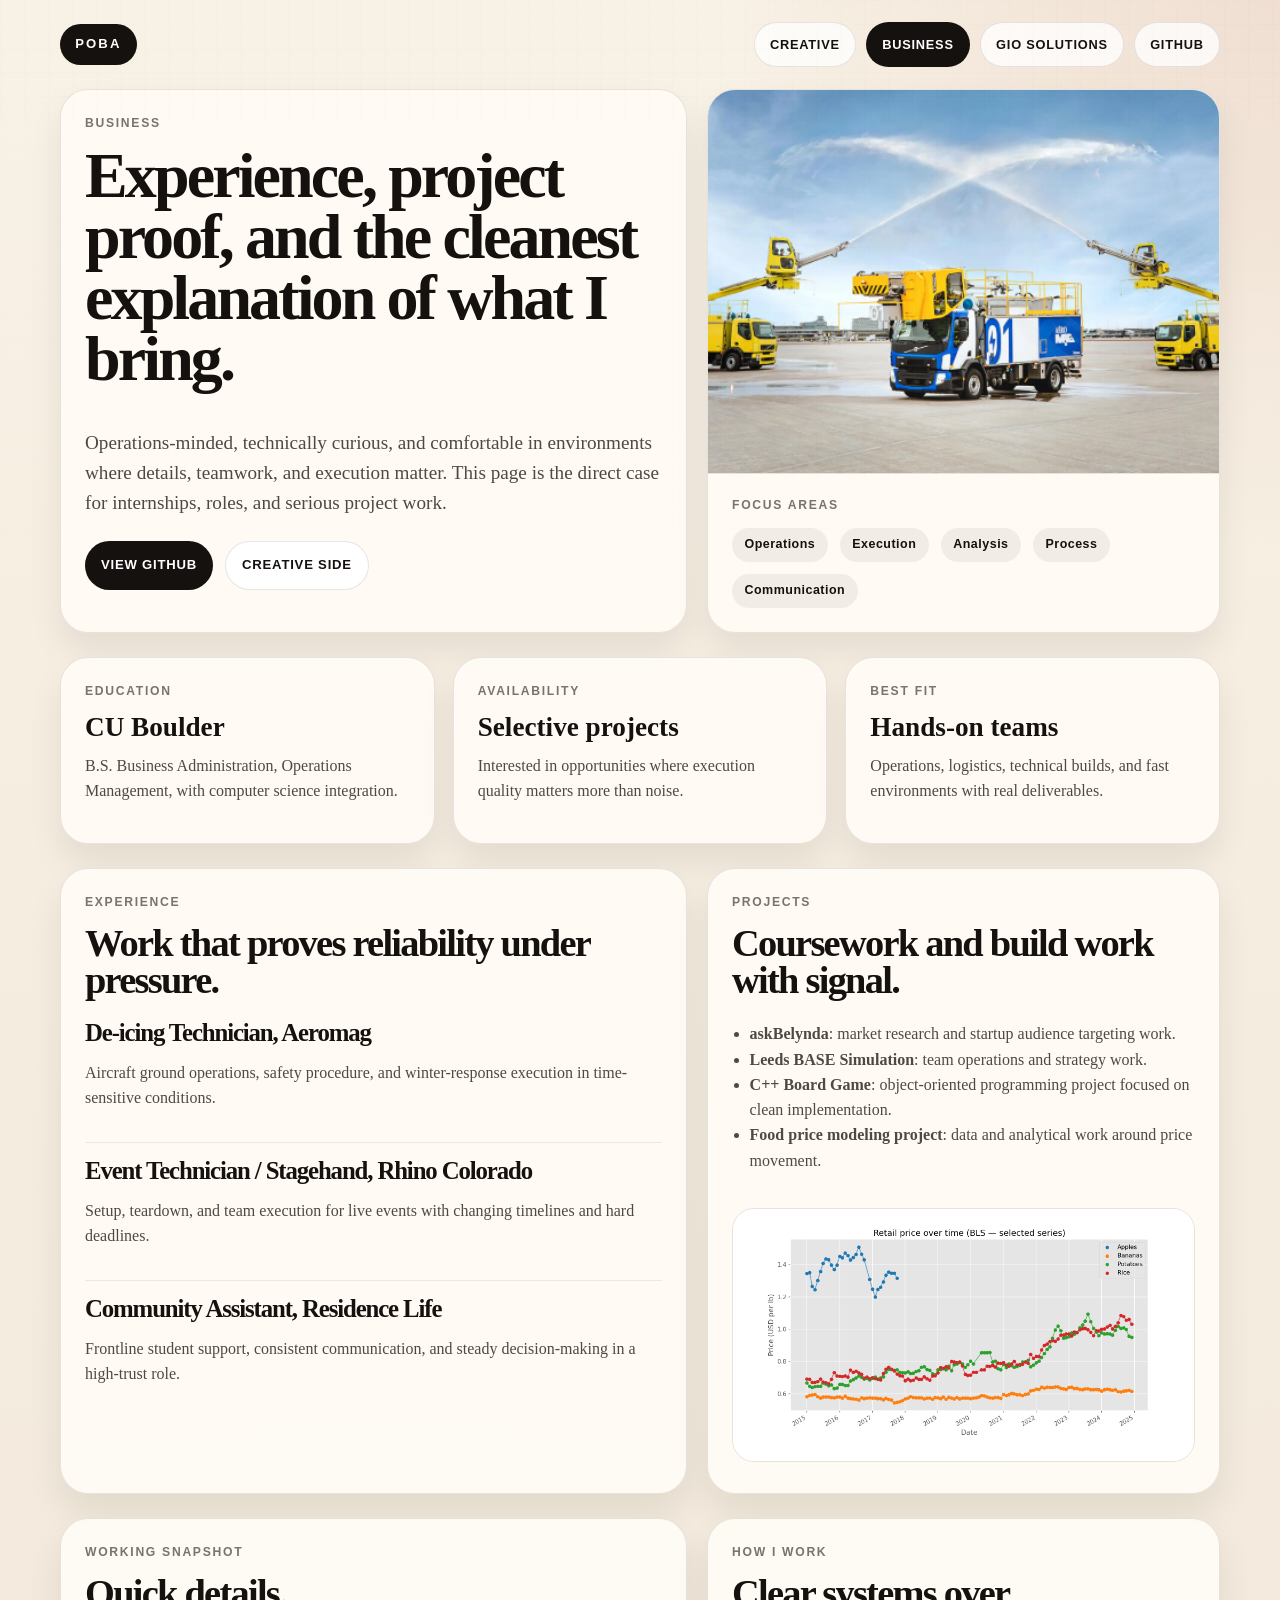
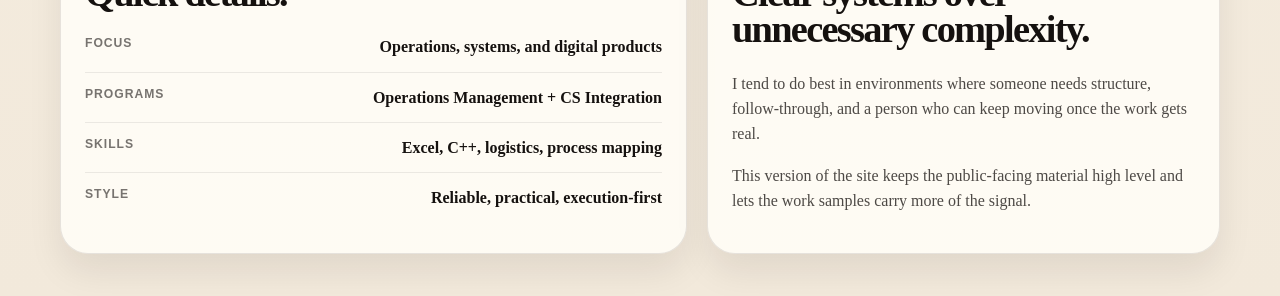
==== business/index.html @ c8655b2d "Refactor navigation links for responsive design and enhance mobile visibility" ====
<!DOCTYPE html>
<html lang="en">

<head>
    <meta charset="utf-8">
    <meta name="viewport" content="width=device-width, initial-scale=1">
    <title>Business | Giovanni Palazzolo</title>
    <meta name="description" content="Operations-minded builder with business, project, and technical experience from Giovanni Palazzolo.">
    <meta property="og:type" content="website">
    <meta property="og:site_name" content="Giovanni Palazzolo Portfolio">
    <meta property="og:title" content="Business | Giovanni Palazzolo">
    <meta property="og:description" content="Operations-minded builder with business, project, and technical experience from Giovanni Palazzolo.">
    <meta property="og:url" content="https://giovannimp.com/business/">
    <meta property="og:image" content="https://giovannimp.com/Assets/headshot.jpg">
    <meta property="og:image:alt" content="Headshot of Giovanni Palazzolo.">
    <meta name="twitter:card" content="summary">
    <meta name="twitter:title" content="Business | Giovanni Palazzolo">
    <meta name="twitter:description" content="Operations-minded builder with business, project, and technical experience from Giovanni Palazzolo.">
    <meta name="twitter:image" content="https://giovannimp.com/Assets/headshot.jpg">
    <link rel="stylesheet" href="style.css">
</head>

<body class="business-page">
    <header class="page-header">
        <a class="brand" href="../index.html">poba</a>
        <nav class="page-nav" aria-label="Primary">
            <a href="../creative/">Creative</a>
            <a href="../business/" aria-current="page">Business</a>
            <a href="../gio-solutions/"><span class="nav-label-full">Gio Solutions</span><span class="nav-label-mobile">Solutions</span></a>
            <a href="https://github.com/PobaG" target="_blank" rel="noreferrer">GitHub</a>
        </nav>
    </header>

    <main class="page-main">
        <section class="hero-grid">
            <div class="hero-copy">
                <p class="eyebrow">Business</p>
                <h1>Experience, project proof, and the cleanest explanation of what I bring.</h1>
                <p class="lead">Operations-minded, technically curious, and comfortable in environments where details,
                    teamwork, and execution matter. This page is the direct case for internships, roles, and serious
                    project work.</p>
                <div class="action-row">
                    <a class="button" href="https://github.com/PobaG" target="_blank" rel="noreferrer">View GitHub</a>
                    <a class="button button-secondary" href="../creative/">Creative Side</a>
                </div>
            </div>

            <aside class="summary-card">
                <img src="../Assets/deicingtruck.png" alt="Aircraft de-icing truck connected to Giovanni's work experience.">
                <div class="summary-copy">
                    <p class="card-label">Focus areas</p>
                    <div class="chip-row">
                        <span>Operations</span>
                        <span>Execution</span>
                        <span>Analysis</span>
                        <span>Process</span>
                        <span>Communication</span>
                    </div>
                </div>
            </aside>
        </section>

        <section class="stats-grid">
            <article class="stat-card">
                <p class="card-label">Education</p>
                <strong>CU Boulder</strong>
                <p>B.S. Business Administration, Operations Management, with computer science integration.</p>
            </article>
            <article class="stat-card">
                <p class="card-label">Availability</p>
                <strong>Selective projects</strong>
                <p>Interested in opportunities where execution quality matters more than noise.</p>
            </article>
            <article class="stat-card">
                <p class="card-label">Best fit</p>
                <strong>Hands-on teams</strong>
                <p>Operations, logistics, technical builds, and fast environments with real deliverables.</p>
            </article>
        </section>

        <section class="two-column">
            <div class="panel-card">
                <p class="eyebrow">Experience</p>
                <h2>Work that proves reliability under pressure.</h2>
                <div class="experience-list">
                    <article>
                        <h3>De-icing Technician, Aeromag</h3>
                        <p>Aircraft ground operations, safety procedure, and winter-response execution in time-sensitive conditions.</p>
                    </article>
                    <article>
                        <h3>Event Technician / Stagehand, Rhino Colorado</h3>
                        <p>Setup, teardown, and team execution for live events with changing timelines and hard deadlines.</p>
                    </article>
                    <article>
                        <h3>Community Assistant, Residence Life</h3>
                        <p>Frontline student support, consistent communication, and steady decision-making in a high-trust role.</p>
                    </article>
                </div>
            </div>

            <div class="panel-card">
                <p class="eyebrow">Projects</p>
                <h2>Coursework and build work with signal.</h2>
                <ul>
                    <li><strong>askBelynda</strong>: market research and startup audience targeting work.</li>
                    <li><strong>Leeds BASE Simulation</strong>: team operations and strategy work.</li>
                    <li><strong>C++ Board Game</strong>: object-oriented programming project focused on clean implementation.</li>
                    <li><strong>Food price modeling project</strong>: data and analytical work around price movement.</li>
                </ul>
                <img class="project-graphic" src="../Assets/bls_prices_plot.png" alt="Chart from a data-focused project.">
            </div>
        </section>

        <section class="resume-panel">
            <div class="panel-card">
                <p class="eyebrow">Working Snapshot</p>
                <h2>Quick details.</h2>
                <div class="details-list">
                    <div><span>Focus</span><strong>Operations, systems, and digital products</strong></div>
                    <div><span>Programs</span><strong>Operations Management + CS Integration</strong></div>
                    <div><span>Skills</span><strong>Excel, C++, logistics, process mapping</strong></div>
                    <div><span>Style</span><strong>Reliable, practical, execution-first</strong></div>
                </div>
            </div>
            <div class="panel-card">
                <p class="eyebrow">How I Work</p>
                <h2>Clear systems over unnecessary complexity.</h2>
                <p>I tend to do best in environments where someone needs structure, follow-through, and a person who
                    can keep moving once the work gets real.</p>
                <p>This version of the site keeps the public-facing material high level and lets the work samples carry
                    more of the signal.</p>
            </div>
        </section>
    </main>
</body>

</html>
---- business/style.css ----
* {
    box-sizing: border-box;
}

:root {
    --font-body: "Iowan Old Style", "Palatino Linotype", "Book Antiqua", Palatino, Georgia, serif;
    --font-display: Baskerville, "Iowan Old Style", "Palatino Linotype", "Book Antiqua", serif;
    --font-ui: "Trebuchet MS", "Lucida Sans Unicode", "Lucida Grande", sans-serif;
    --text: #15110f;
    --muted: rgba(21, 17, 15, 0.76);
    --surface: rgba(255, 252, 246, 0.92);
    --border: rgba(21, 17, 15, 0.1);
}

body {
    margin: 0;
    min-height: 100vh;
    color: var(--text);
    font-family: var(--font-body);
    line-height: 1.58;
    background:
        radial-gradient(circle at top right, rgba(176, 89, 67, 0.12), transparent 24%),
        linear-gradient(180deg, #f8f1e5, #f2e9db);
}

body::before {
    content: "";
    position: fixed;
    inset: 0;
    pointer-events: none;
    background-image:
        linear-gradient(rgba(21, 17, 15, 0.04) 1px, transparent 1px),
        linear-gradient(90deg, rgba(21, 17, 15, 0.04) 1px, transparent 1px);
    background-size: 24px 24px;
    mask-image: linear-gradient(180deg, rgba(0, 0, 0, 0.18), transparent 82%);
}

a {
    color: inherit;
    text-decoration: none;
}

.page-header,
.page-main {
    width: min(1160px, calc(100% - 36px));
    margin: 0 auto;
}

.page-header {
    display: flex;
    align-items: center;
    justify-content: space-between;
    gap: 18px;
    padding: 22px 0;
}

.brand {
    display: inline-flex;
    align-items: center;
    justify-content: center;
    min-width: 58px;
    padding: 0.62rem 0.95rem;
    border-radius: 999px;
    background: #15110f;
    color: #fff;
    font-family: var(--font-ui);
    font-size: 0.82rem;
    font-weight: 800;
    letter-spacing: 0.16em;
    text-transform: uppercase;
}

.page-nav {
    display: flex;
    flex-wrap: wrap;
    gap: 10px;
}

.page-nav a {
    padding: 0.72rem 0.95rem;
    border: 1px solid var(--border);
    border-radius: 999px;
    background: rgba(255, 255, 255, 0.76);
    font-family: var(--font-ui);
    font-size: 0.8rem;
    font-weight: 700;
    letter-spacing: 0.06em;
    text-transform: uppercase;
}

.nav-label-mobile {
    display: none;
}

.page-nav a[aria-current="page"] {
    background: #15110f;
    color: #fff;
}

.page-main {
    display: grid;
    gap: 24px;
    padding-bottom: 42px;
}

.hero-grid,
.two-column,
.resume-panel {
    display: grid;
    grid-template-columns: minmax(0, 1.1fr) minmax(280px, 0.9fr);
    gap: 20px;
}

.hero-copy,
.summary-card,
.stat-card,
.panel-card {
    padding: 24px;
    border: 1px solid var(--border);
    border-radius: 28px;
    background: var(--surface);
    box-shadow: 0 18px 34px rgba(21, 17, 15, 0.08);
}

.eyebrow,
.card-label {
    margin: 0 0 0.8rem;
    font-family: var(--font-ui);
    font-size: 0.76rem;
    font-weight: 700;
    letter-spacing: 0.14em;
    text-transform: uppercase;
    color: rgba(21, 17, 15, 0.58);
}

h1,
h2,
h3 {
    margin: 0 0 0.6em;
    font-family: var(--font-display);
    font-weight: 700;
    line-height: 0.95;
    letter-spacing: -0.045em;
}

h1 {
    font-size: clamp(2.7rem, 5vw, 5.3rem);
}

h2 {
    font-size: clamp(2rem, 3vw, 3.1rem);
}

h3 {
    font-size: clamp(1.15rem, 2vw, 1.55rem);
}

p,
ul {
    margin: 0 0 1em;
    color: var(--muted);
}

ul {
    padding-left: 1.1em;
}

.lead {
    max-width: 36rem;
    font-size: clamp(1.05rem, 1.8vw, 1.2rem);
}

.action-row,
.chip-row {
    display: flex;
    flex-wrap: wrap;
    gap: 12px;
}

.action-row {
    margin-top: 1.4rem;
}

.button {
    display: inline-flex;
    align-items: center;
    justify-content: center;
    min-height: 3rem;
    padding: 0.8rem 1rem;
    border-radius: 999px;
    background: #15110f;
    color: #fff;
    font-family: var(--font-ui);
    font-size: 0.82rem;
    font-weight: 700;
    letter-spacing: 0.06em;
    text-transform: uppercase;
}

.button-secondary {
    background: #fff;
    color: #15110f;
    border: 1px solid var(--border);
}

.summary-card {
    display: grid;
    overflow: hidden;
    padding: 0;
}

.summary-card img {
    width: 100%;
    aspect-ratio: 4 / 3;
    object-fit: cover;
    border-bottom: 1px solid var(--border);
}

.summary-copy {
    padding: 22px 24px 24px;
}

.chip-row span {
    display: inline-flex;
    align-items: center;
    padding: 0.46rem 0.78rem;
    border-radius: 999px;
    background: rgba(21, 17, 15, 0.06);
    font-family: var(--font-ui);
    font-size: 0.78rem;
    font-weight: 700;
    letter-spacing: 0.04em;
}

.stats-grid {
    display: grid;
    grid-template-columns: repeat(3, minmax(0, 1fr));
    gap: 18px;
}

.stat-card strong {
    display: block;
    margin-bottom: 0.7rem;
    font-family: var(--font-display);
    font-size: 1.7rem;
    line-height: 1;
}

.experience-list {
    display: grid;
    gap: 16px;
}

.experience-list article + article {
    padding-top: 16px;
    border-top: 1px solid rgba(21, 17, 15, 0.08);
}

.project-graphic {
    width: 100%;
    margin-top: 1.2rem;
    border: 1px solid var(--border);
    border-radius: 22px;
}

.details-list {
    display: grid;
    gap: 12px;
}

.details-list div {
    display: flex;
    justify-content: space-between;
    gap: 14px;
    padding-top: 12px;
    border-top: 1px solid rgba(21, 17, 15, 0.08);
}

.details-list div:first-child {
    padding-top: 0;
    border-top: 0;
}

.details-list span {
    font-family: var(--font-ui);
    font-size: 0.76rem;
    font-weight: 700;
    letter-spacing: 0.08em;
    text-transform: uppercase;
    color: rgba(21, 17, 15, 0.58);
}

.details-list strong {
    text-align: right;
}

.resume-frame {
    width: 100%;
    min-height: 620px;
    border: 1px solid var(--border);
    border-radius: 28px;
    background: #fff;
    box-shadow: 0 18px 34px rgba(21, 17, 15, 0.08);
}

@media (max-width: 920px) {
    .hero-grid,
    .two-column,
    .resume-panel,
    .stats-grid {
        grid-template-columns: 1fr;
    }
}

@media (max-width: 720px) {
    .page-header {
        width: auto;
        margin: 0;
        padding: 0;
    }

    .page-main {
        width: min(100%, calc(100% - 24px));
        padding-top: calc(92px + env(safe-area-inset-top, 0px));
        padding-bottom: calc(132px + env(safe-area-inset-bottom, 0px));
    }

    .brand {
        position: fixed;
        top: calc(env(safe-area-inset-top, 0px) + 10px);
        left: 12px;
        z-index: 31;
        min-width: 72px;
        padding: 0.78rem 0.72rem;
        text-align: center;
    }

    .page-nav {
        position: fixed;
        left: 12px;
        right: 12px;
        bottom: calc(env(safe-area-inset-bottom, 0px) + 10px);
        z-index: 30;
        display: grid;
        grid-template-columns: repeat(4, minmax(0, 1fr));
        width: auto;
        gap: 8px;
        padding: 10px;
        border: 1px solid var(--border);
        border-radius: 26px;
        background: rgba(255, 252, 246, 0.9);
        box-shadow:
            0 -14px 32px rgba(21, 17, 15, 0.12),
            0 18px 34px rgba(21, 17, 15, 0.14);
        backdrop-filter: blur(16px);
    }

    .page-nav a {
        min-width: 0;
        min-height: 100%;
        padding: 0.78rem 0.45rem;
        text-align: center;
        white-space: normal;
        line-height: 1.1;
        font-size: 0.74rem;
        letter-spacing: 0.04em;
    }

    .nav-label-full {
        display: none;
    }

    .nav-label-mobile {
        display: inline;
    }

    .action-row {
        flex-direction: column;
        align-items: stretch;
        width: 100%;
    }

    .resume-frame {
        min-height: 440px;
    }
}
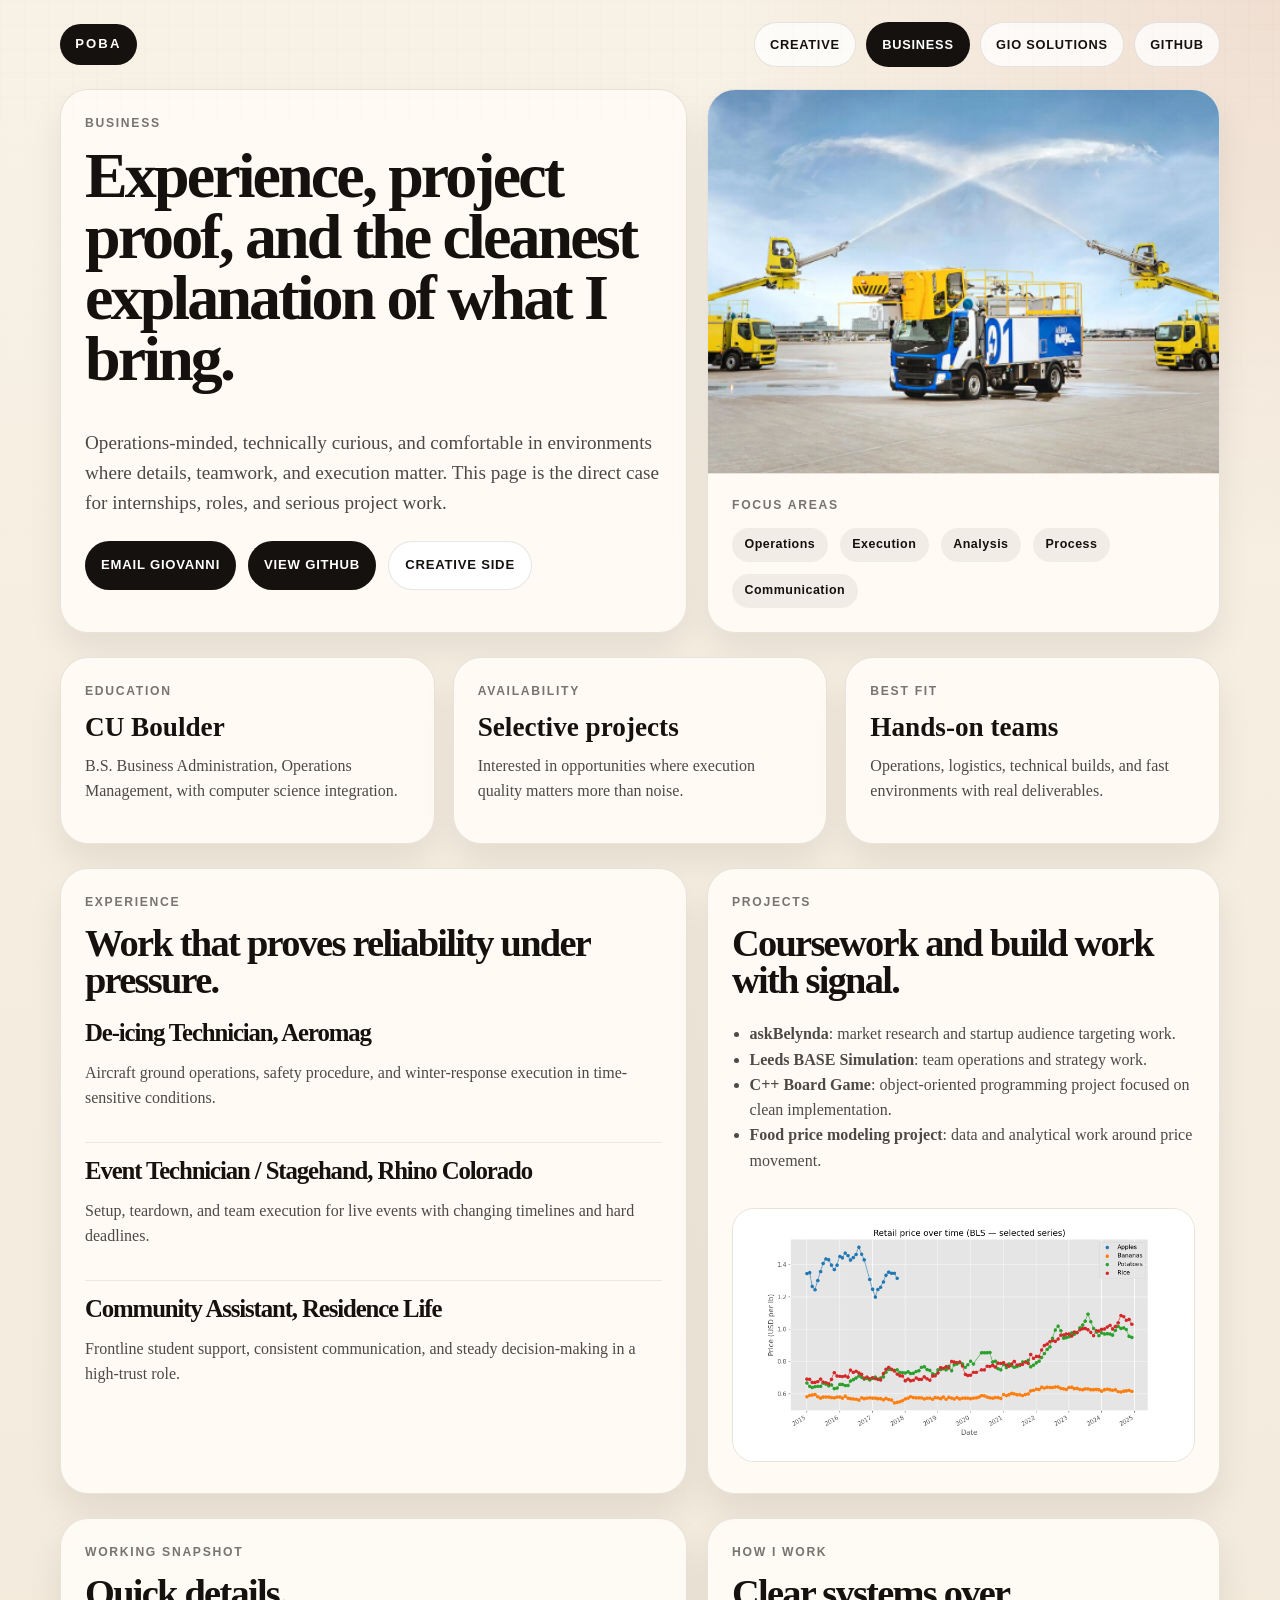
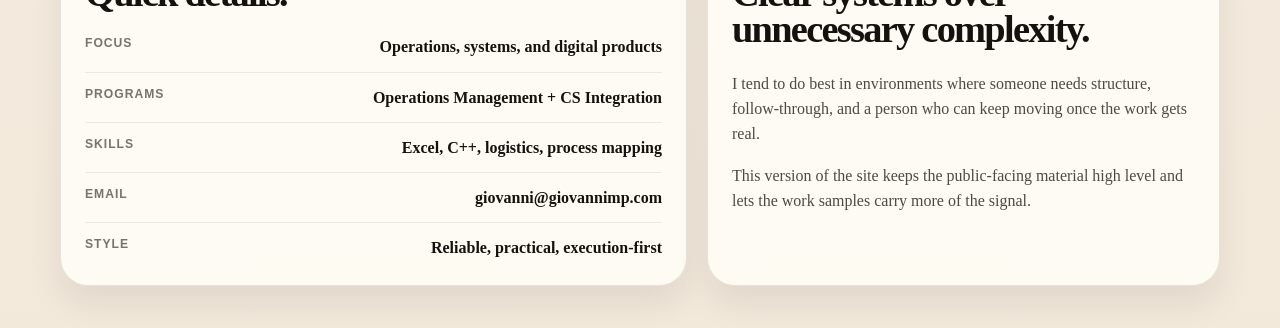
==== commit 1e9ecbc7: "Refactor code structure for improved readability and maintainability" ====
--- a/business/index.html
+++ b/business/index.html
@@ -1,28 +1,94 @@
 <!DOCTYPE html>
-<html lang="en">
+<html lang="en-US">
 
 <head>
     <meta charset="utf-8">
     <meta name="viewport" content="width=device-width, initial-scale=1">
-    <title>Business | Giovanni Palazzolo</title>
-    <meta name="description" content="Operations-minded builder with business, project, and technical experience from Giovanni Palazzolo.">
+    <title>Business Experience and Operations Portfolio | Giovanni Palazzolo</title>
+    <meta name="description" content="Operations-minded portfolio page for Giovanni Palazzolo featuring business experience, technical projects, logistics work, and execution-focused strengths.">
+    <meta name="author" content="Giovanni Palazzolo">
+    <meta name="robots" content="index, follow, max-image-preview:large">
+    <link rel="canonical" href="https://giovannimp.com/business/">
     <meta property="og:type" content="website">
+    <meta property="og:locale" content="en_US">
     <meta property="og:site_name" content="Giovanni Palazzolo Portfolio">
-    <meta property="og:title" content="Business | Giovanni Palazzolo">
-    <meta property="og:description" content="Operations-minded builder with business, project, and technical experience from Giovanni Palazzolo.">
+    <meta property="og:title" content="Business Experience and Operations Portfolio | Giovanni Palazzolo">
+    <meta property="og:description" content="Business experience, technical projects, logistics work, and execution-focused strengths from Giovanni Palazzolo.">
     <meta property="og:url" content="https://giovannimp.com/business/">
     <meta property="og:image" content="https://giovannimp.com/Assets/headshot.jpg">
     <meta property="og:image:alt" content="Headshot of Giovanni Palazzolo.">
-    <meta name="twitter:card" content="summary">
-    <meta name="twitter:title" content="Business | Giovanni Palazzolo">
-    <meta name="twitter:description" content="Operations-minded builder with business, project, and technical experience from Giovanni Palazzolo.">
+    <meta name="twitter:card" content="summary_large_image">
+    <meta name="twitter:title" content="Business Experience and Operations Portfolio | Giovanni Palazzolo">
+    <meta name="twitter:description" content="Business experience, technical projects, logistics work, and execution-focused strengths from Giovanni Palazzolo.">
     <meta name="twitter:image" content="https://giovannimp.com/Assets/headshot.jpg">
+    <meta name="twitter:image:alt" content="Headshot of Giovanni Palazzolo.">
+    <script type="application/ld+json">
+        {
+            "@context": "https://schema.org",
+            "@graph": [
+                {
+                    "@type": "WebSite",
+                    "@id": "https://giovannimp.com/#website",
+                    "url": "https://giovannimp.com/",
+                    "name": "Giovanni Palazzolo",
+                    "inLanguage": "en-US"
+                },
+                {
+                    "@type": "Person",
+                    "@id": "https://giovannimp.com/#person",
+                    "name": "Giovanni Palazzolo",
+                    "url": "https://giovannimp.com/",
+                    "image": "https://giovannimp.com/Assets/headshot.jpg",
+                    "email": "giovanni@giovannimp.com",
+                    "alumniOf": {
+                        "@type": "CollegeOrUniversity",
+                        "name": "University of Colorado Boulder"
+                    }
+                },
+                {
+                    "@type": "ProfilePage",
+                    "@id": "https://giovannimp.com/business/#webpage",
+                    "url": "https://giovannimp.com/business/",
+                    "name": "Business Experience and Operations Portfolio | Giovanni Palazzolo",
+                    "description": "Business experience, technical projects, logistics work, and execution-focused strengths from Giovanni Palazzolo.",
+                    "isPartOf": {
+                        "@id": "https://giovannimp.com/#website"
+                    },
+                    "about": {
+                        "@id": "https://giovannimp.com/#person"
+                    },
+                    "breadcrumb": {
+                        "@id": "https://giovannimp.com/business/#breadcrumb"
+                    },
+                    "inLanguage": "en-US"
+                },
+                {
+                    "@type": "BreadcrumbList",
+                    "@id": "https://giovannimp.com/business/#breadcrumb",
+                    "itemListElement": [
+                        {
+                            "@type": "ListItem",
+                            "position": 1,
+                            "name": "Home",
+                            "item": "https://giovannimp.com/"
+                        },
+                        {
+                            "@type": "ListItem",
+                            "position": 2,
+                            "name": "Business",
+                            "item": "https://giovannimp.com/business/"
+                        }
+                    ]
+                }
+            ]
+        }
+    </script>
     <link rel="stylesheet" href="style.css">
 </head>
 
 <body class="business-page">
     <header class="page-header">
-        <a class="brand" href="../index.html">poba</a>
+        <a class="brand" href="../">poba</a>
         <nav class="page-nav" aria-label="Primary">
             <a href="../creative/">Creative</a>
             <a href="../business/" aria-current="page">Business</a>
@@ -40,6 +106,7 @@
                     teamwork, and execution matter. This page is the direct case for internships, roles, and serious
                     project work.</p>
                 <div class="action-row">
+                    <a class="button" href="mailto:giovanni@giovannimp.com">Email Giovanni</a>
                     <a class="button" href="https://github.com/PobaG" target="_blank" rel="noreferrer">View GitHub</a>
                     <a class="button button-secondary" href="../creative/">Creative Side</a>
                 </div>
@@ -119,6 +186,7 @@
                     <div><span>Focus</span><strong>Operations, systems, and digital products</strong></div>
                     <div><span>Programs</span><strong>Operations Management + CS Integration</strong></div>
                     <div><span>Skills</span><strong>Excel, C++, logistics, process mapping</strong></div>
+                    <div><span>Email</span><strong><a href="mailto:giovanni@giovannimp.com">giovanni@giovannimp.com</a></strong></div>
                     <div><span>Style</span><strong>Reliable, practical, execution-first</strong></div>
                 </div>
             </div>
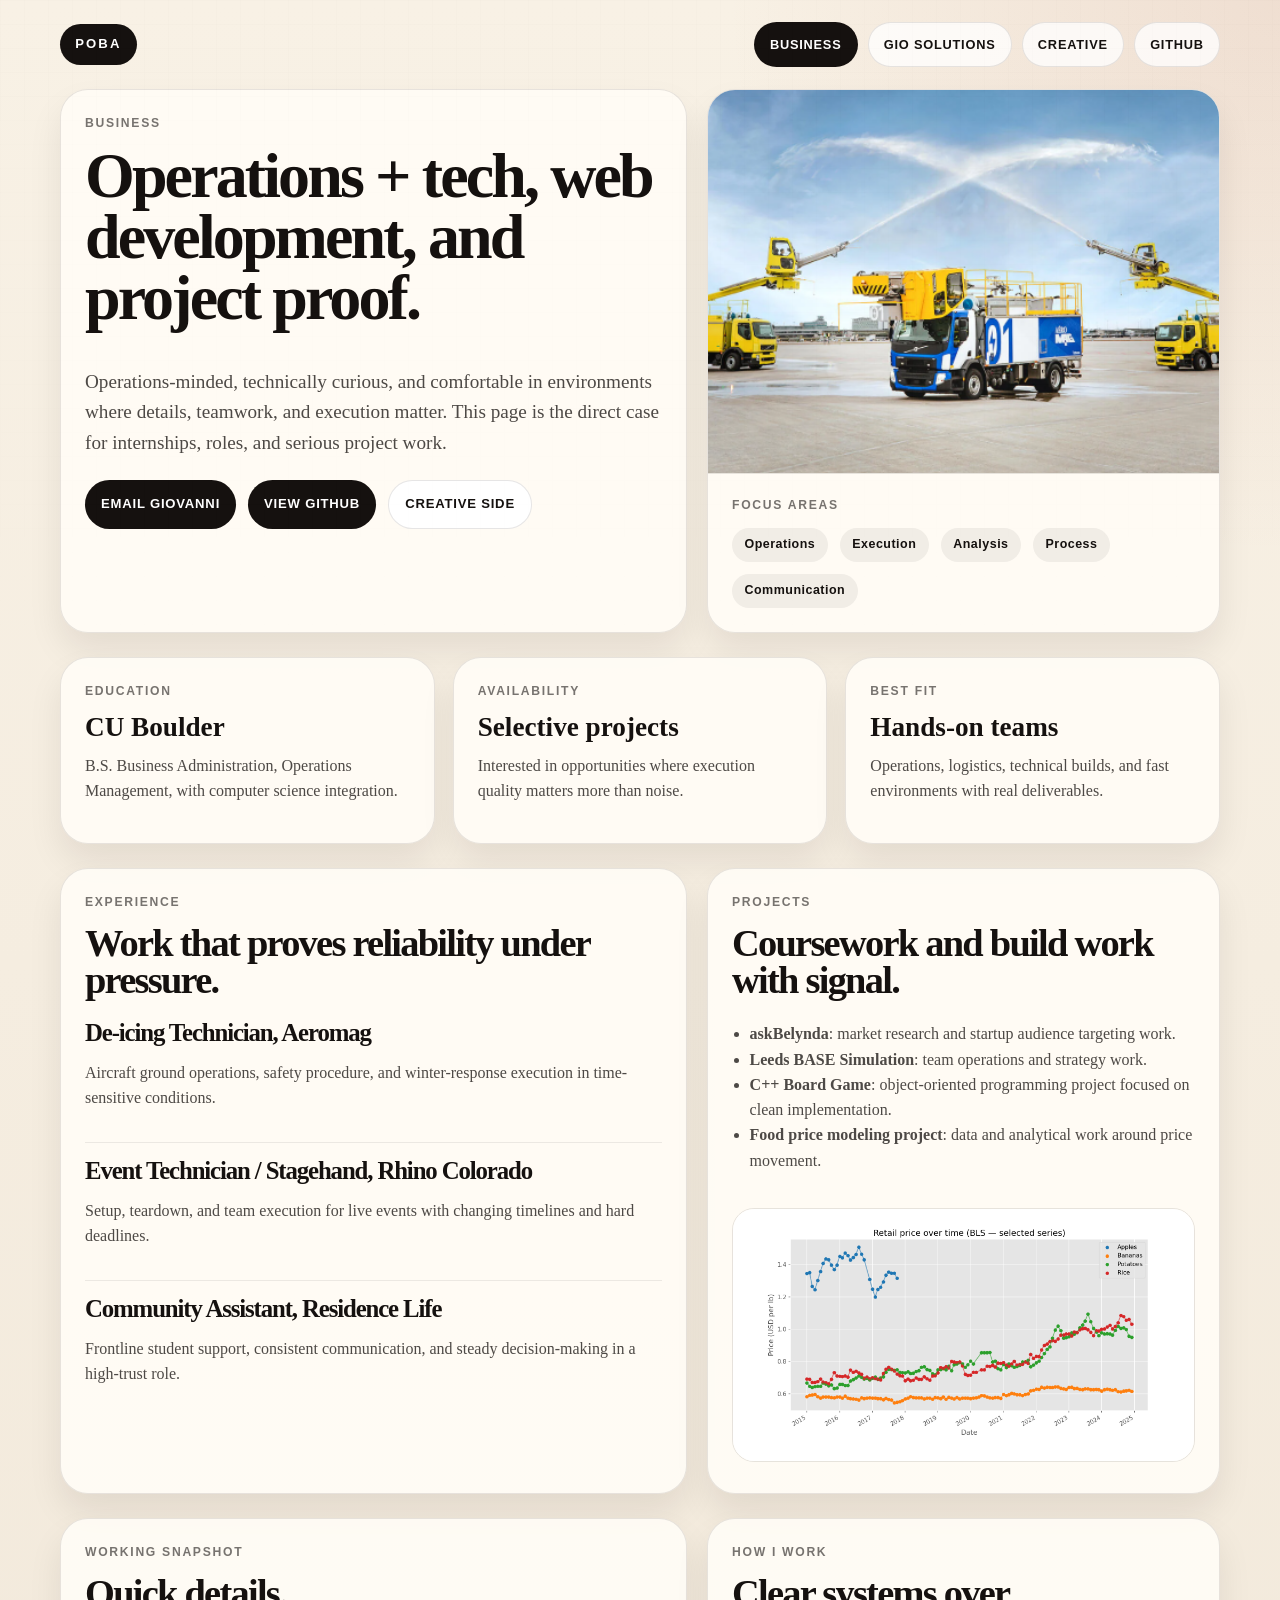
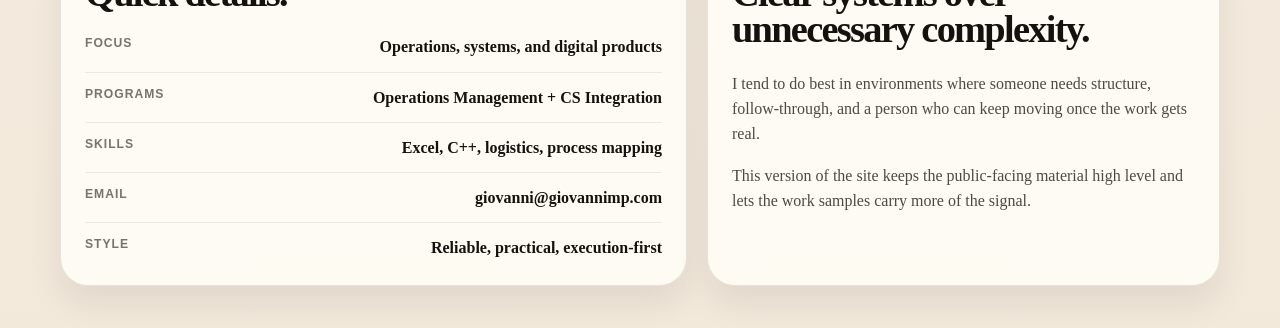
==== commit a9dc2ad7: "Enhance contact form functionality and improve SEO metadata across multiple pages" ====
--- a/business/index.html
+++ b/business/index.html
@@ -90,9 +90,9 @@
     <header class="page-header">
         <a class="brand" href="../">poba</a>
         <nav class="page-nav" aria-label="Primary">
-            <a href="../creative/">Creative</a>
             <a href="../business/" aria-current="page">Business</a>
             <a href="../gio-solutions/"><span class="nav-label-full">Gio Solutions</span><span class="nav-label-mobile">Solutions</span></a>
+            <a href="../creative/">Creative</a>
             <a href="https://github.com/PobaG" target="_blank" rel="noreferrer">GitHub</a>
         </nav>
     </header>
@@ -101,7 +101,7 @@
         <section class="hero-grid">
             <div class="hero-copy">
                 <p class="eyebrow">Business</p>
-                <h1>Experience, project proof, and the cleanest explanation of what I bring.</h1>
+                <h1>Operations + tech, web development, and project proof.</h1>
                 <p class="lead">Operations-minded, technically curious, and comfortable in environments where details,
                     teamwork, and execution matter. This page is the direct case for internships, roles, and serious
                     project work.</p>
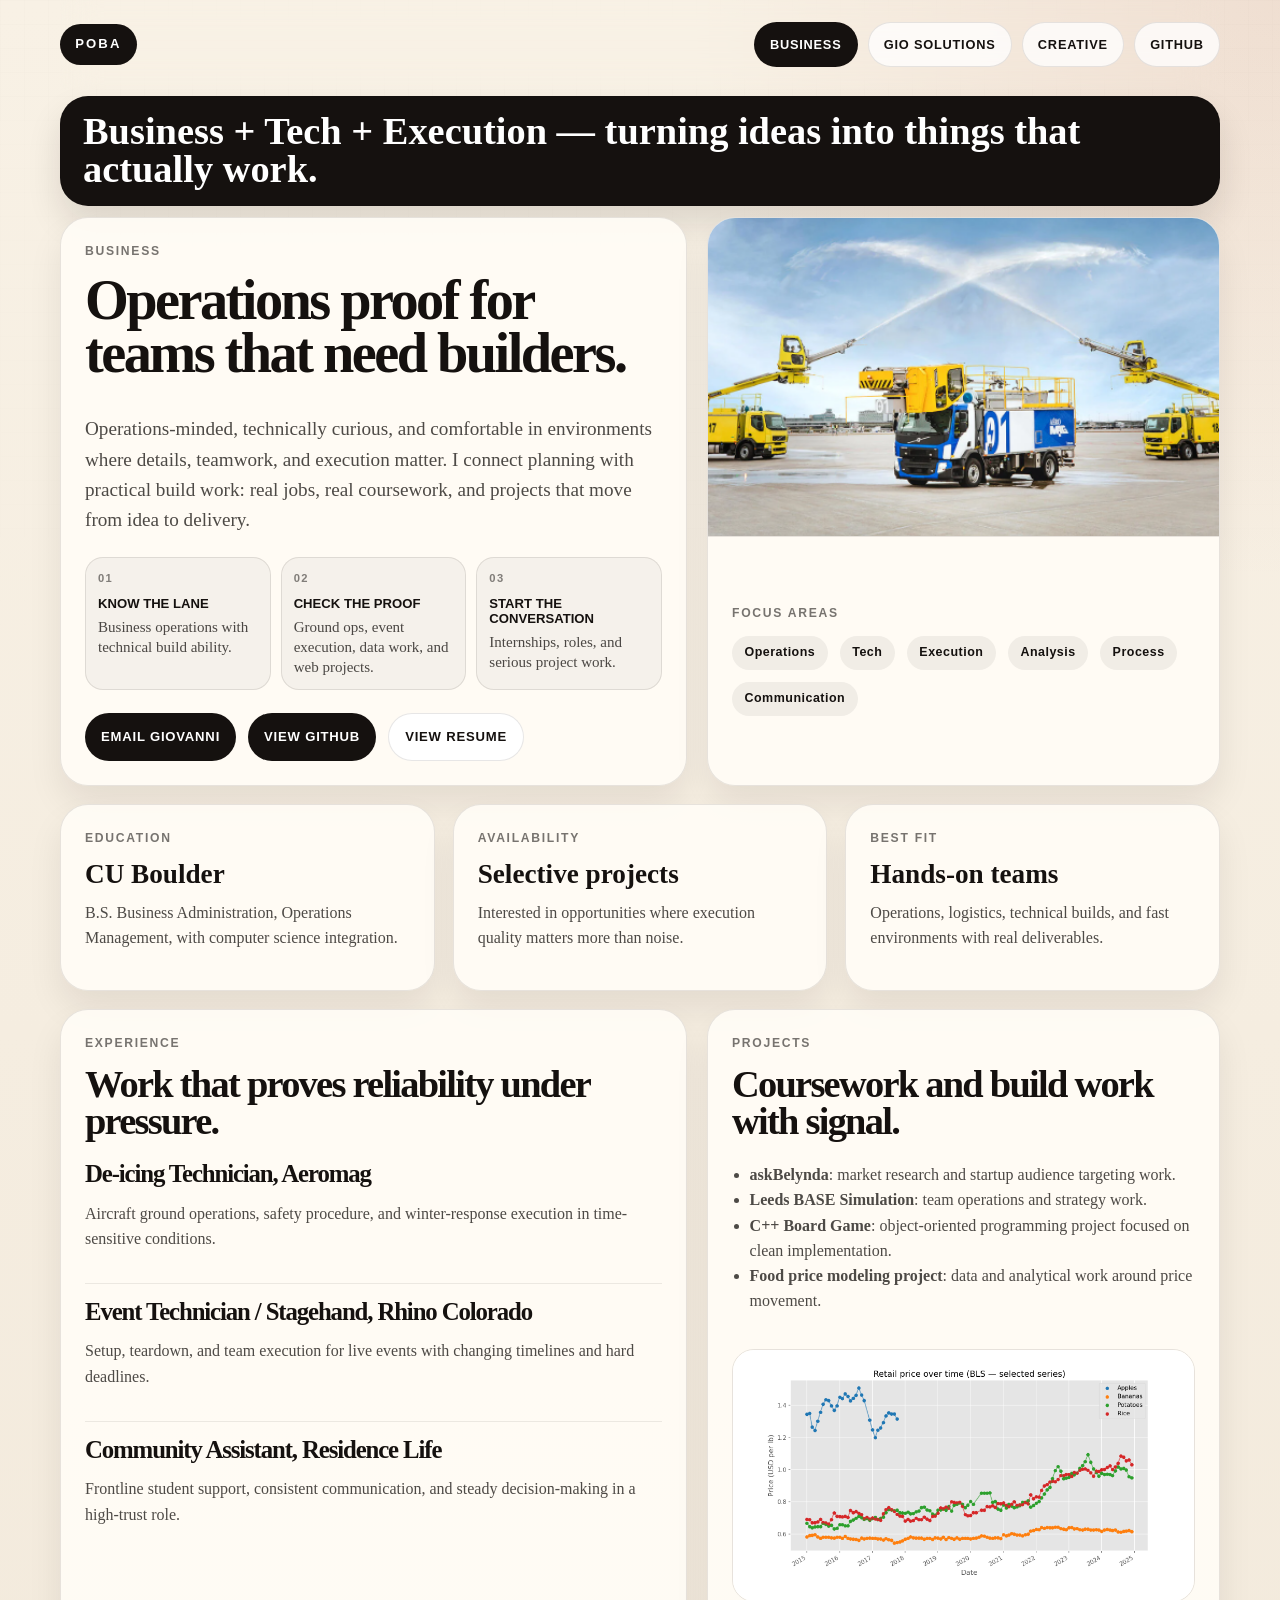
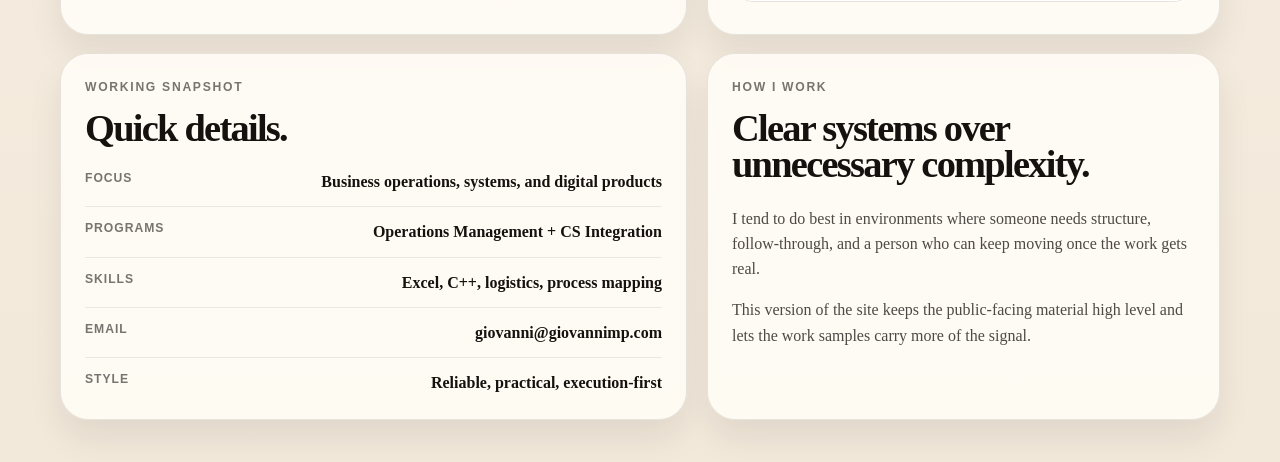
==== commit d1aa89c0: "Enhance SEO metadata, improve layout, and add sticky elements for better user experience across mult" ====
--- a/business/index.html
+++ b/business/index.html
@@ -5,21 +5,26 @@
     <meta charset="utf-8">
     <meta name="viewport" content="width=device-width, initial-scale=1">
     <title>Business Experience and Operations Portfolio | Giovanni Palazzolo</title>
-    <meta name="description" content="Operations-minded portfolio page for Giovanni Palazzolo featuring business experience, technical projects, logistics work, and execution-focused strengths.">
+    <meta name="description" content="Business, tech, and execution-focused portfolio page for Giovanni Palazzolo featuring operations experience, technical projects, logistics work, and practical follow-through.">
     <meta name="author" content="Giovanni Palazzolo">
     <meta name="robots" content="index, follow, max-image-preview:large">
+    <link rel="icon" href="/Assets/favicon.ico" sizes="any">
+    <link rel="icon" href="/Assets/favicon-32x32.png" type="image/png" sizes="32x32">
+    <link rel="apple-touch-icon" href="/Assets/apple-touch-icon.png" sizes="180x180">
+    <link rel="manifest" href="/site.webmanifest">
+    <meta name="theme-color" content="#050505">
     <link rel="canonical" href="https://giovannimp.com/business/">
     <meta property="og:type" content="website">
     <meta property="og:locale" content="en_US">
     <meta property="og:site_name" content="Giovanni Palazzolo Portfolio">
     <meta property="og:title" content="Business Experience and Operations Portfolio | Giovanni Palazzolo">
-    <meta property="og:description" content="Business experience, technical projects, logistics work, and execution-focused strengths from Giovanni Palazzolo.">
+    <meta property="og:description" content="Business, tech, and execution-focused work from Giovanni Palazzolo across operations experience, technical projects, logistics, and practical follow-through.">
     <meta property="og:url" content="https://giovannimp.com/business/">
     <meta property="og:image" content="https://giovannimp.com/Assets/headshot.jpg">
     <meta property="og:image:alt" content="Headshot of Giovanni Palazzolo.">
     <meta name="twitter:card" content="summary_large_image">
     <meta name="twitter:title" content="Business Experience and Operations Portfolio | Giovanni Palazzolo">
-    <meta name="twitter:description" content="Business experience, technical projects, logistics work, and execution-focused strengths from Giovanni Palazzolo.">
+    <meta name="twitter:description" content="Business, tech, and execution-focused work from Giovanni Palazzolo across operations experience, technical projects, logistics, and practical follow-through.">
     <meta name="twitter:image" content="https://giovannimp.com/Assets/headshot.jpg">
     <meta name="twitter:image:alt" content="Headshot of Giovanni Palazzolo.">
     <script type="application/ld+json">
@@ -50,7 +55,7 @@
                     "@id": "https://giovannimp.com/business/#webpage",
                     "url": "https://giovannimp.com/business/",
                     "name": "Business Experience and Operations Portfolio | Giovanni Palazzolo",
-                    "description": "Business experience, technical projects, logistics work, and execution-focused strengths from Giovanni Palazzolo.",
+                    "description": "Business, tech, and execution-focused work from Giovanni Palazzolo across operations experience, technical projects, logistics, and practical follow-through.",
                     "isPartOf": {
                         "@id": "https://giovannimp.com/#website"
                     },
@@ -98,17 +103,38 @@
     </header>
 
     <main class="page-main">
+        <section class="identity-strip" aria-label="Identity statement">
+            <p>Business + Tech + Execution &mdash; turning ideas into things that actually work.</p>
+        </section>
+
         <section class="hero-grid">
             <div class="hero-copy">
                 <p class="eyebrow">Business</p>
-                <h1>Operations + tech, web development, and project proof.</h1>
+                <h1>Operations proof for teams that need builders.</h1>
                 <p class="lead">Operations-minded, technically curious, and comfortable in environments where details,
-                    teamwork, and execution matter. This page is the direct case for internships, roles, and serious
-                    project work.</p>
+                    teamwork, and execution matter. I connect planning with practical build work: real jobs, real
+                    coursework, and projects that move from idea to delivery.</p>
+                <div class="funnel-steps" aria-label="Business page flow">
+                    <article>
+                        <span>01</span>
+                        <strong>Know the lane</strong>
+                        <p>Business operations with technical build ability.</p>
+                    </article>
+                    <article>
+                        <span>02</span>
+                        <strong>Check the proof</strong>
+                        <p>Ground ops, event execution, data work, and web projects.</p>
+                    </article>
+                    <article>
+                        <span>03</span>
+                        <strong>Start the conversation</strong>
+                        <p>Internships, roles, and serious project work.</p>
+                    </article>
+                </div>
                 <div class="action-row">
                     <a class="button" href="mailto:giovanni@giovannimp.com">Email Giovanni</a>
                     <a class="button" href="https://github.com/PobaG" target="_blank" rel="noreferrer">View GitHub</a>
-                    <a class="button button-secondary" href="../creative/">Creative Side</a>
+                    <a class="button button-secondary" href="../Assets/giovanni_resume.pdf" target="_blank" rel="noreferrer">View Resume</a>
                 </div>
             </div>
 
@@ -118,6 +144,7 @@
                     <p class="card-label">Focus areas</p>
                     <div class="chip-row">
                         <span>Operations</span>
+                        <span>Tech</span>
                         <span>Execution</span>
                         <span>Analysis</span>
                         <span>Process</span>
@@ -183,7 +210,7 @@
                 <p class="eyebrow">Working Snapshot</p>
                 <h2>Quick details.</h2>
                 <div class="details-list">
-                    <div><span>Focus</span><strong>Operations, systems, and digital products</strong></div>
+                    <div><span>Focus</span><strong>Business operations, systems, and digital products</strong></div>
                     <div><span>Programs</span><strong>Operations Management + CS Integration</strong></div>
                     <div><span>Skills</span><strong>Excel, C++, logistics, process mapping</strong></div>
                     <div><span>Email</span><strong><a href="mailto:giovanni@giovannimp.com">giovanni@giovannimp.com</a></strong></div>
--- a/business/style.css
+++ b/business/style.css
@@ -10,6 +10,7 @@
     --muted: rgba(21, 17, 15, 0.76);
     --surface: rgba(255, 252, 246, 0.92);
     --border: rgba(21, 17, 15, 0.1);
+    --sticky-top: 96px;
 }
 
 body {
@@ -47,11 +48,15 @@
 }
 
 .page-header {
+    position: sticky;
+    top: 0;
+    z-index: 20;
     display: flex;
     align-items: center;
     justify-content: space-between;
     gap: 18px;
     padding: 22px 0;
+    backdrop-filter: blur(18px);
 }
 
 .brand {
@@ -99,8 +104,30 @@
 
 .page-main {
     display: grid;
-    gap: 24px;
+    gap: 18px;
     padding-bottom: 42px;
+}
+
+.page-main > section {
+    scroll-margin-top: var(--sticky-top);
+}
+
+.identity-strip {
+    padding: 16px 22px;
+    border: 1px solid rgba(21, 17, 15, 0.22);
+    border-radius: 28px;
+    background: #15110f;
+    color: #fff;
+    box-shadow: 0 18px 34px rgba(21, 17, 15, 0.12);
+}
+
+.identity-strip p {
+    margin: 0;
+    color: inherit;
+    font-family: var(--font-display);
+    font-size: clamp(1.55rem, 3vw, 3rem);
+    font-weight: 700;
+    line-height: 0.98;
 }
 
 .hero-grid,
@@ -144,7 +171,7 @@
 }
 
 h1 {
-    font-size: clamp(2.7rem, 5vw, 5.3rem);
+    font-size: clamp(2.35rem, 4.4vw, 4.6rem);
 }
 
 h2 {
@@ -168,6 +195,47 @@
 .lead {
     max-width: 36rem;
     font-size: clamp(1.05rem, 1.8vw, 1.2rem);
+}
+
+.funnel-steps {
+    display: grid;
+    grid-template-columns: repeat(3, minmax(0, 1fr));
+    gap: 10px;
+    margin-top: 1.35rem;
+}
+
+.funnel-steps article {
+    min-width: 0;
+    padding: 12px;
+    border: 1px solid rgba(21, 17, 15, 0.1);
+    border-radius: 18px;
+    background: rgba(21, 17, 15, 0.04);
+}
+
+.funnel-steps span {
+    display: block;
+    margin-bottom: 0.5rem;
+    font-family: var(--font-ui);
+    font-size: 0.7rem;
+    font-weight: 700;
+    letter-spacing: 0.12em;
+    text-transform: uppercase;
+    color: rgba(21, 17, 15, 0.52);
+}
+
+.funnel-steps strong {
+    display: block;
+    margin-bottom: 0.35rem;
+    font-family: var(--font-ui);
+    font-size: 0.82rem;
+    line-height: 1.15;
+    text-transform: uppercase;
+}
+
+.funnel-steps p {
+    margin: 0;
+    font-size: 0.94rem;
+    line-height: 1.35;
 }
 
 .action-row,
@@ -211,7 +279,7 @@
 
 .summary-card img {
     width: 100%;
-    aspect-ratio: 4 / 3;
+    aspect-ratio: 16 / 10;
     object-fit: cover;
     border-bottom: 1px solid var(--border);
 }
@@ -312,11 +380,22 @@
     }
 }
 
+@media (min-width: 921px) and (min-height: 680px) {
+    .page-main > section {
+        position: sticky;
+        top: var(--sticky-top);
+    }
+}
+
 @media (max-width: 720px) {
     .page-header {
+        position: static;
+        top: auto;
+        z-index: auto;
         width: auto;
         margin: 0;
         padding: 0;
+        backdrop-filter: none;
     }
 
     .page-main {
@@ -380,6 +459,10 @@
         width: 100%;
     }
 
+    .funnel-steps {
+        grid-template-columns: 1fr;
+    }
+
     .resume-frame {
         min-height: 440px;
     }
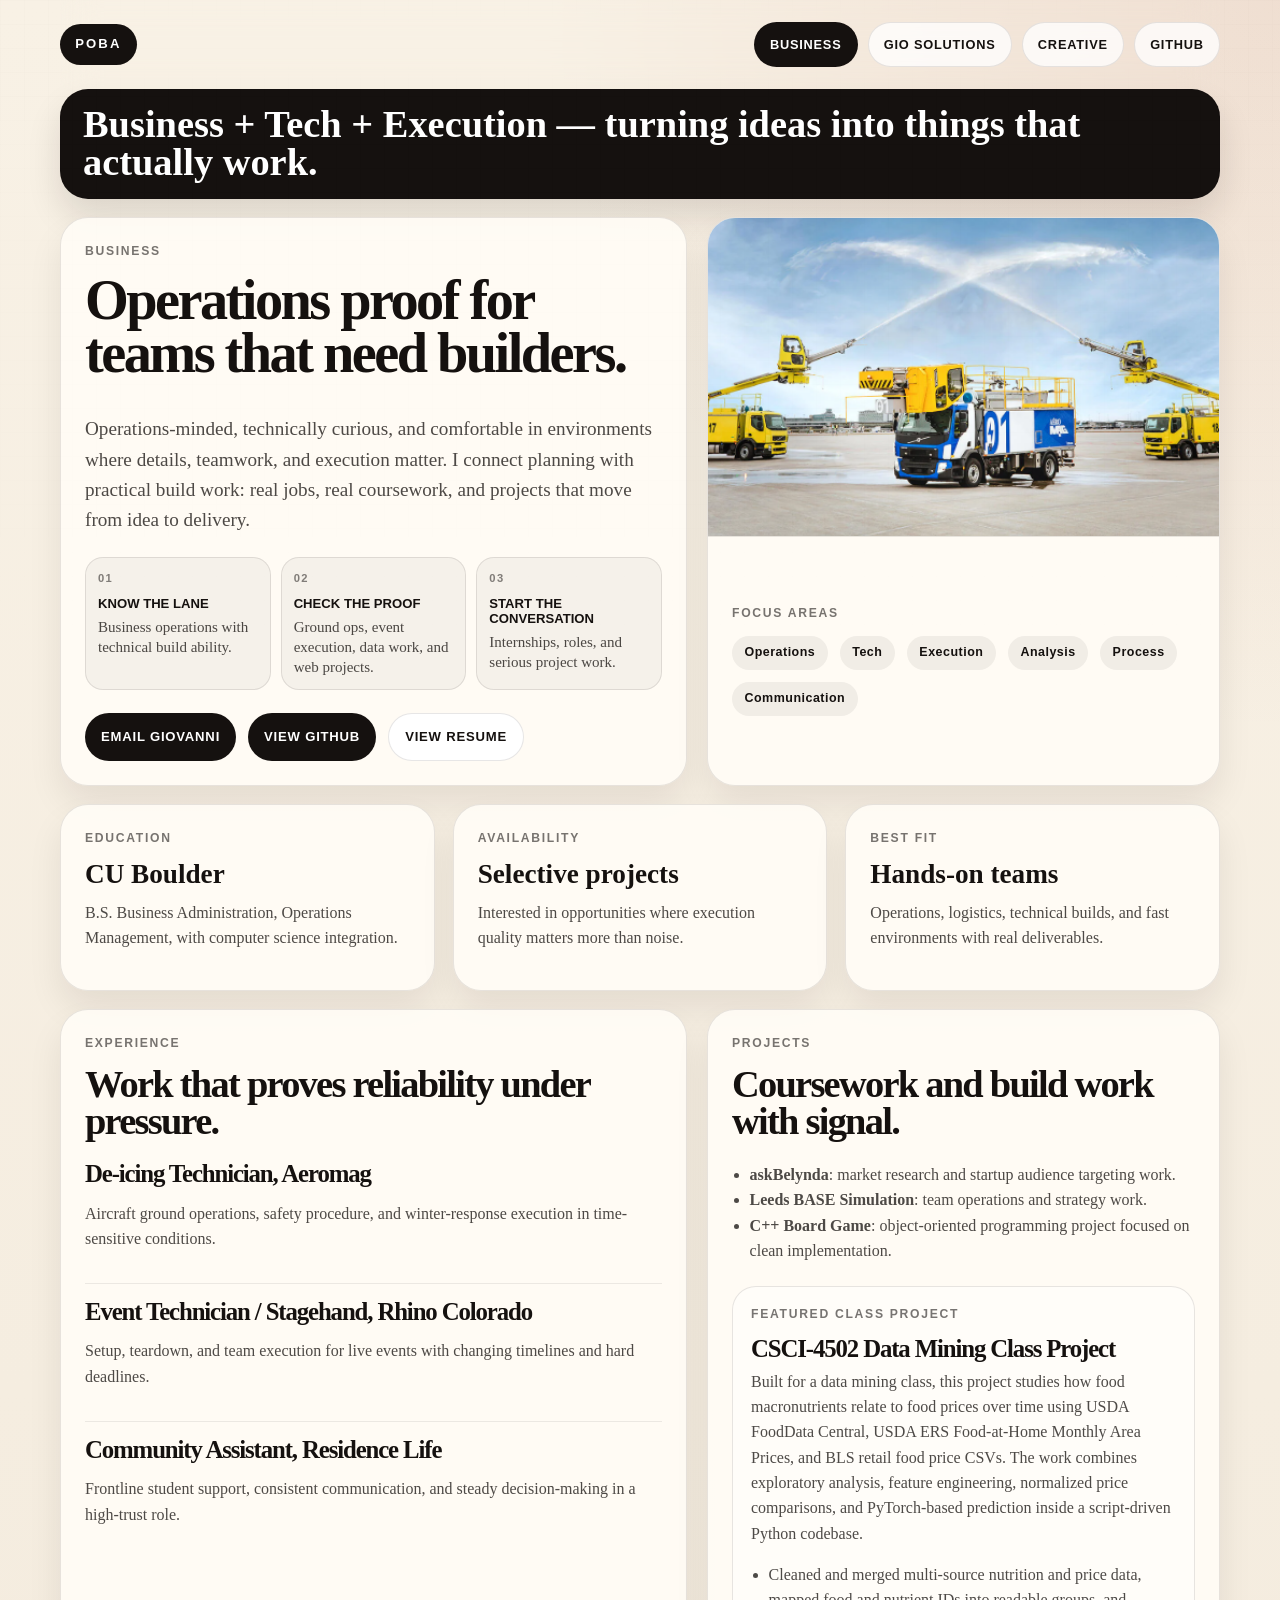
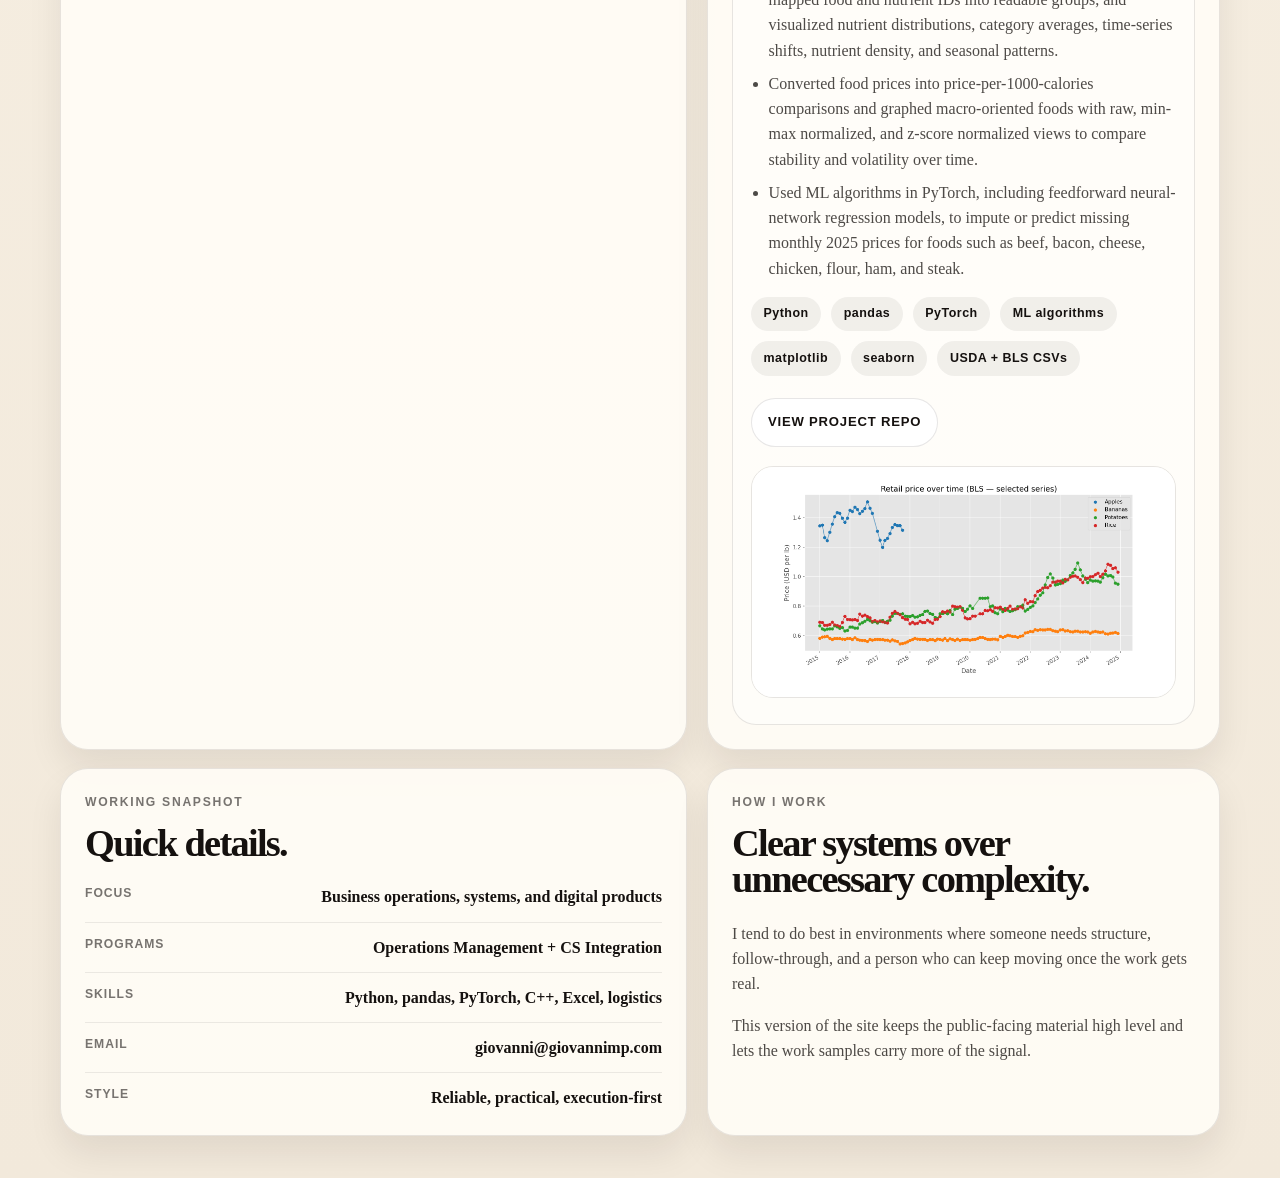
==== commit 41f84c30: "Add featured project section and scroll snap updates" ====
--- a/business/index.html
+++ b/business/index.html
@@ -195,13 +195,44 @@
             <div class="panel-card">
                 <p class="eyebrow">Projects</p>
                 <h2>Coursework and build work with signal.</h2>
-                <ul>
+                <ul class="project-list">
                     <li><strong>askBelynda</strong>: market research and startup audience targeting work.</li>
                     <li><strong>Leeds BASE Simulation</strong>: team operations and strategy work.</li>
                     <li><strong>C++ Board Game</strong>: object-oriented programming project focused on clean implementation.</li>
-                    <li><strong>Food price modeling project</strong>: data and analytical work around price movement.</li>
                 </ul>
-                <img class="project-graphic" src="../Assets/bls_prices_plot.png" alt="Chart from a data-focused project.">
+                <article class="featured-project">
+                    <p class="card-label">Featured class project</p>
+                    <h3>CSCI-4502 Data Mining Class Project</h3>
+                    <p>Built for a data mining class, this project studies how food macronutrients relate to food
+                        prices over time using USDA FoodData Central, USDA ERS Food-at-Home Monthly Area Prices, and
+                        BLS retail food price CSVs. The work combines exploratory analysis, feature engineering,
+                        normalized price comparisons, and PyTorch-based prediction inside a script-driven Python
+                        codebase.</p>
+                    <ul class="project-highlights">
+                        <li>Cleaned and merged multi-source nutrition and price data, mapped food and nutrient IDs
+                            into readable groups, and visualized nutrient distributions, category averages,
+                            time-series shifts, nutrient density, and seasonal patterns.</li>
+                        <li>Converted food prices into price-per-1000-calories comparisons and graphed macro-oriented
+                            foods with raw, min-max normalized, and z-score normalized views to compare stability and
+                            volatility over time.</li>
+                        <li>Used ML algorithms in PyTorch, including feedforward neural-network regression models, to
+                            impute or predict missing monthly 2025 prices for foods such as beef, bacon, cheese,
+                            chicken, flour, ham, and steak.</li>
+                    </ul>
+                    <div class="chip-row project-stack" aria-label="Data mining project tools">
+                        <span>Python</span>
+                        <span>pandas</span>
+                        <span>PyTorch</span>
+                        <span>ML algorithms</span>
+                        <span>matplotlib</span>
+                        <span>seaborn</span>
+                        <span>USDA + BLS CSVs</span>
+                    </div>
+                    <div class="action-row">
+                        <a class="button button-secondary" href="https://github.com/C0deEnthusiast/CSCI-4502-Data-Mining-Project" target="_blank" rel="noreferrer">View Project Repo</a>
+                    </div>
+                    <img class="project-graphic" src="../Assets/bls_prices_plot.png" alt="Retail food price trend chart from the CSCI-4502 data mining project.">
+                </article>
             </div>
         </section>
 
@@ -212,7 +243,7 @@
                 <div class="details-list">
                     <div><span>Focus</span><strong>Business operations, systems, and digital products</strong></div>
                     <div><span>Programs</span><strong>Operations Management + CS Integration</strong></div>
-                    <div><span>Skills</span><strong>Excel, C++, logistics, process mapping</strong></div>
+                    <div><span>Skills</span><strong>Python, pandas, PyTorch, C++, Excel, logistics</strong></div>
                     <div><span>Email</span><strong><a href="mailto:giovanni@giovannimp.com">giovanni@giovannimp.com</a></strong></div>
                     <div><span>Style</span><strong>Reliable, practical, execution-first</strong></div>
                 </div>
--- a/business/style.css
+++ b/business/style.css
@@ -192,6 +192,10 @@
     padding-left: 1.1em;
 }
 
+.project-list {
+    margin-bottom: 1.4rem;
+}
+
 .lead {
     max-width: 36rem;
     font-size: clamp(1.05rem, 1.8vw, 1.2rem);
@@ -331,6 +335,29 @@
     border-radius: 22px;
 }
 
+.featured-project {
+    padding: 18px;
+    border: 1px solid rgba(21, 17, 15, 0.1);
+    border-radius: 24px;
+    background: rgba(255, 255, 255, 0.44);
+}
+
+.featured-project h3 {
+    margin-bottom: 0.55rem;
+}
+
+.project-highlights {
+    margin-bottom: 1rem;
+}
+
+.project-highlights li + li {
+    margin-top: 0.5rem;
+}
+
+.project-stack {
+    gap: 10px;
+}
+
 .details-list {
     display: grid;
     gap: 12px;
@@ -380,10 +407,15 @@
     }
 }
 
-@media (min-width: 921px) and (min-height: 680px) {
+@media (min-width: 721px) and (min-height: 640px) {
+    html {
+        scroll-snap-type: y proximity;
+        scroll-padding-top: var(--sticky-top);
+    }
+
     .page-main > section {
-        position: sticky;
-        top: var(--sticky-top);
+        scroll-snap-align: start;
+        scroll-snap-stop: always;
     }
 }
 
@@ -459,6 +491,10 @@
         width: 100%;
     }
 
+    .project-stack {
+        gap: 8px;
+    }
+
     .funnel-steps {
         grid-template-columns: 1fr;
     }
